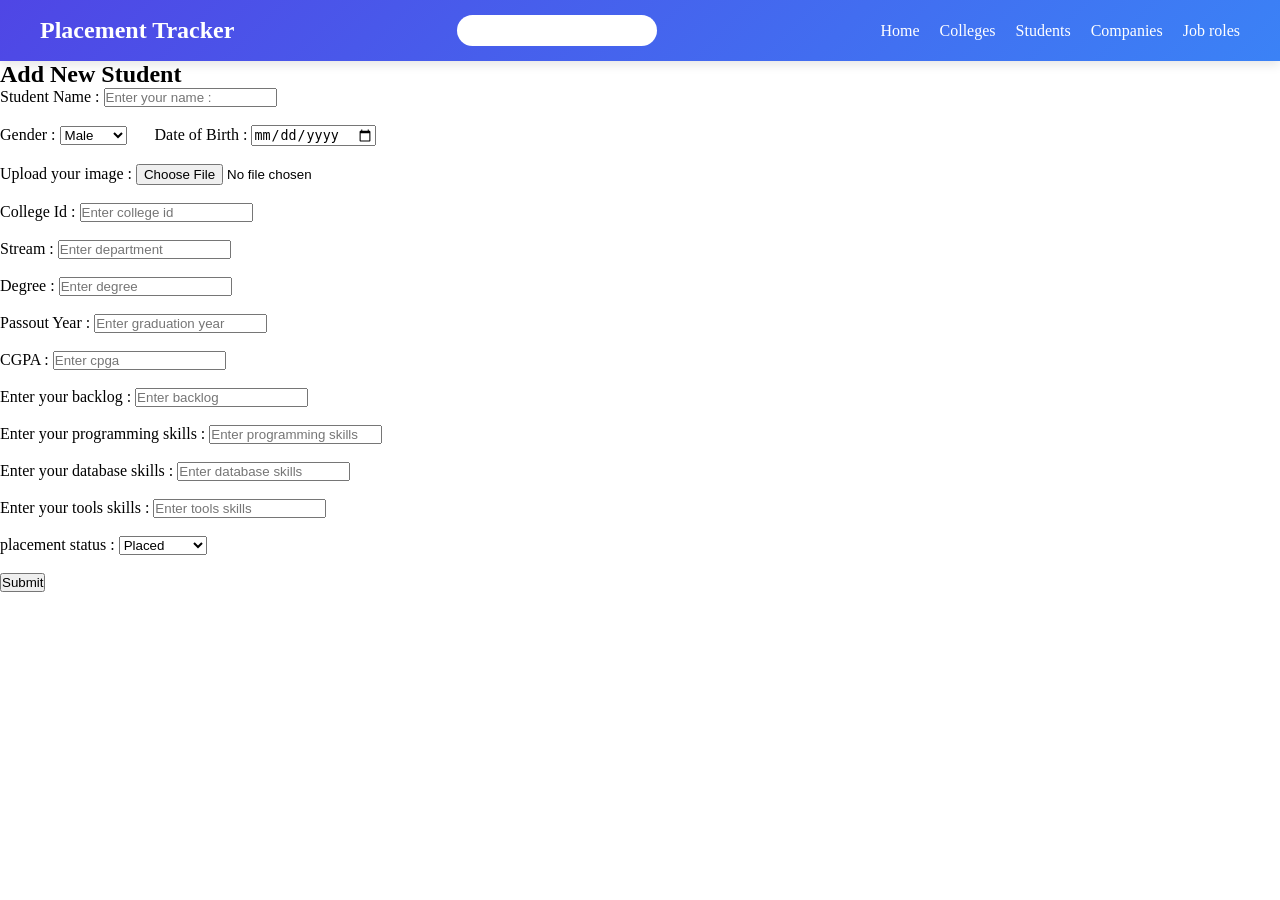
==== HTML/addStudent.html @ c95beb28 "Initial project setup" ====
<!DOCTYPE html>
<html lang="en">

<head>
    <meta charset="UTF-8">
    <meta name="viewport" content="width=device-width, initial-scale=1.0">
    <title>Add Student Page</title>
    <link rel="stylesheet" href="../CSS/header.css">
    

</head>

<body>
    <header id="header">
        <h1>Placement Tracker</h1>
        <input type="search">
        <nav id="navlinks">
        <a href="index.html">Home</a>
        <a href="college.html">Colleges</a>
        <a href="student.html">Students</a>
        <a href="services.html">Companies</a>
        <a href="services.html">Job roles</a>
        </nav>
    </header>

    <form id="studentForm">
        <h2>Add New Student</h2>
        <label for="Fullname">Student Name : </label>
        <input type="text" placeholder="Enter your name : " id="Fullname">
        <br><br>

        <label for="gender">Gender : </label>
        <select id="gender">
            <option>Male</option>
            <option>Female</option>
        </select>
        &nbsp; &nbsp; &nbsp;

        <label for="dob">Date of Birth : </label>
        <input type="date" id="dob">
        <br><br>

        <label for="profileimg">Upload your image : </label>
        <input type="file" id="profileimg">
        <br><br>

        <label for="collegeId">College Id : </label>
        <input type="text" id="collegeId" placeholder="Enter college id">
        <br><br>

        <label for="department">Stream : </label>
        <input type="text" id="department" placeholder="Enter department">
        <br><br>

        <label for="degree">Degree : </label>
        <input type="text" id="degree" placeholder="Enter degree">
        <br><br>

        <label for="passout">Passout Year : </label>
        <input type="number" id="passout" placeholder="Enter graduation year">
        <br><br>

        <label for="cgpa">CGPA : </label>
        <input type="number" id="cgpa" placeholder="Enter cpga">
        <br><br>

        <label for="backlog">Enter your backlog : </label>
        <input type="number" id="backlog" placeholder="Enter backlog">
        <br>
        <br>

        <label for="programming">Enter your programming skills : </label>
        <input type="text" id="programming" placeholder="Enter programming skills">
        <br>
        <br>
        <label for="database">Enter your database skills : </label>
        <input type="text" id="database" placeholder="Enter database skills">
        <br><br>

        <label for="tools">Enter your tools skills : </label>
        <input type="text" id="tools" placeholder="Enter tools skills">
        <br><br>

        <label for="placement_status">placement status : </label>
        <select id="placement_status">
            <option>Placed</option>
            <option>Not Placed</option>
        </select>
        <br><br>

        <button>Submit</button>
    </form>
    <script src="../JS/addStudent.js"></script>
</body>

</html>
---- CSS/header.css ----
/* Reset */
* {
    margin: 0;
    padding: 0;
    box-sizing: border-box;
}

/* Header Styling */
#header {
    display: flex;
    justify-content: space-between;
    align-items: center;
    padding: 15px 40px;
    background: linear-gradient(135deg, #4f46e5, #3b82f6);
    color: white;
    box-shadow: 0 4px 10px rgba(0,0,0,0.1);
}

/* Logo */
#header h1 {
    font-size: 24px;
    font-weight: bold;
}

/* Search Bar */
#header input {
    padding: 8px 12px;
    border-radius: 20px;
    border: none;
    outline: none;
    width: 200px;
}

/* Navbar */
#navlinks {
    display: flex;
    gap: 20px;
}

#navlinks a {
    text-decoration: none;
    color: white;
    font-weight: 500;
    position: relative;
}

/* Hover Effect */
#navlinks a::after {
    content: "";
    position: absolute;
    left: 0;
    bottom: -4px;
    width: 0%;
    height: 2px;
    background: white;
    transition: 0.3s;
}

#navlinks a:hover::after {
    width: 100%;
}
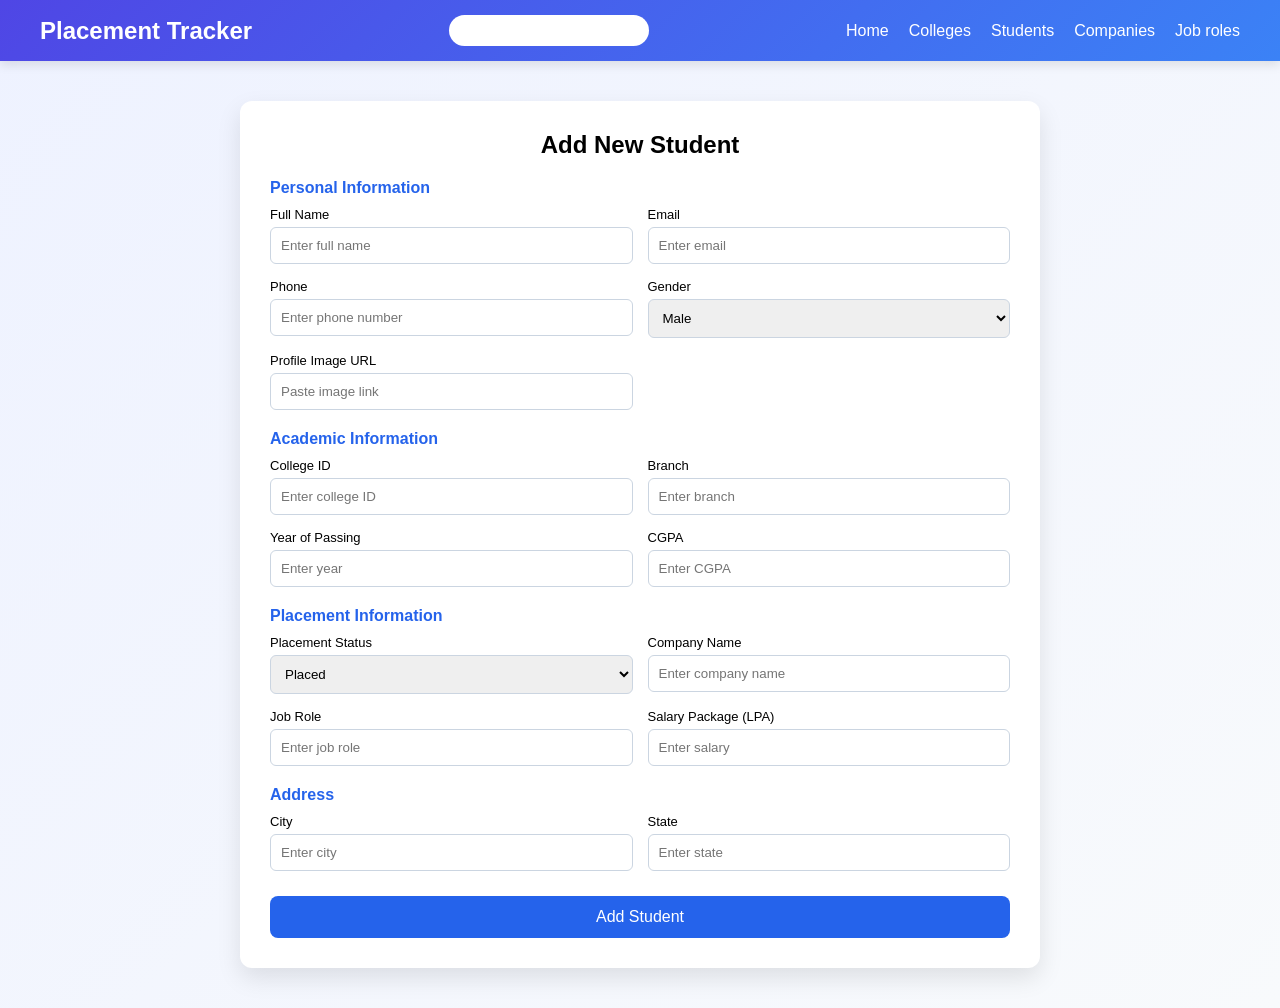
==== commit 038cedc1: "addStudent form complted" ====
--- a/HTML/addStudent.html
+++ b/HTML/addStudent.html
@@ -6,6 +6,7 @@
     <meta name="viewport" content="width=device-width, initial-scale=1.0">
     <title>Add Student Page</title>
     <link rel="stylesheet" href="../CSS/header.css">
+    <link rel="stylesheet" href="../CSS/addStudent.css">
     
 
 </head>
@@ -23,73 +24,117 @@
         </nav>
     </header>
 
-    <form id="studentForm">
-        <h2>Add New Student</h2>
-        <label for="Fullname">Student Name : </label>
-        <input type="text" placeholder="Enter your name : " id="Fullname">
-        <br><br>
+    <div class="form-container">
+    <form id="student-form">
 
-        <label for="gender">Gender : </label>
-        <select id="gender">
-            <option>Male</option>
-            <option>Female</option>
-        </select>
-        &nbsp; &nbsp; &nbsp;
+    <h2>Add New Student</h2>
 
-        <label for="dob">Date of Birth : </label>
-        <input type="date" id="dob">
-        <br><br>
+    <!-- PERSONAL INFO -->
+    <div class="section-title">Personal Information</div>
 
-        <label for="profileimg">Upload your image : </label>
-        <input type="file" id="profileimg">
-        <br><br>
+    <div class="form-grid">
+        <div class="form-group">
+            <label>Full Name</label>
+            <input type="text" placeholder="Enter full name">
+        </div>
 
-        <label for="collegeId">College Id : </label>
-        <input type="text" id="collegeId" placeholder="Enter college id">
-        <br><br>
+        <div class="form-group">
+            <label>Email</label>
+            <input type="email" placeholder="Enter email">
+        </div>
 
-        <label for="department">Stream : </label>
-        <input type="text" id="department" placeholder="Enter department">
-        <br><br>
+        <div class="form-group">
+            <label>Phone</label>
+            <input type="text" placeholder="Enter phone number">
+        </div>
 
-        <label for="degree">Degree : </label>
-        <input type="text" id="degree" placeholder="Enter degree">
-        <br><br>
+        <div class="form-group">
+            <label>Gender</label>
+            <select>
+                <option>Male</option>
+                <option>Female</option>
+            </select>
+        </div>
 
-        <label for="passout">Passout Year : </label>
-        <input type="number" id="passout" placeholder="Enter graduation year">
-        <br><br>
+        <div class="form-group">
+            <label>Profile Image URL</label>
+            <input type="text" placeholder="Paste image link">
+        </div>
+    </div>
 
-        <label for="cgpa">CGPA : </label>
-        <input type="number" id="cgpa" placeholder="Enter cpga">
-        <br><br>
+    <!-- ACADEMIC INFO -->
+    <div class="section-title">Academic Information</div>
 
-        <label for="backlog">Enter your backlog : </label>
-        <input type="number" id="backlog" placeholder="Enter backlog">
-        <br>
-        <br>
+    <div class="form-grid">
+        <div class="form-group">
+            <label>College ID</label>
+            <input type="text" placeholder="Enter college ID">
+        </div>
 
-        <label for="programming">Enter your programming skills : </label>
-        <input type="text" id="programming" placeholder="Enter programming skills">
-        <br>
-        <br>
-        <label for="database">Enter your database skills : </label>
-        <input type="text" id="database" placeholder="Enter database skills">
-        <br><br>
+        <div class="form-group">
+            <label>Branch</label>
+            <input type="text" placeholder="Enter branch">
+        </div>
 
-        <label for="tools">Enter your tools skills : </label>
-        <input type="text" id="tools" placeholder="Enter tools skills">
-        <br><br>
+        <div class="form-group">
+            <label>Year of Passing</label>
+            <input type="number" placeholder="Enter year">
+        </div>
 
-        <label for="placement_status">placement status : </label>
-        <select id="placement_status">
-            <option>Placed</option>
-            <option>Not Placed</option>
-        </select>
-        <br><br>
+        <div class="form-group">
+            <label>CGPA</label>
+            <input type="text" placeholder="Enter CGPA">
+        </div>
+    </div>
 
-        <button>Submit</button>
-    </form>
+    <!-- PLACEMENT INFO -->
+    <div class="section-title">Placement Information</div>
+
+    <div class="form-grid">
+        <div class="form-group">
+            <label>Placement Status</label>
+            <select>
+                <option>Placed</option>
+                <option>Not Placed</option>
+            </select>
+        </div>
+
+        <div class="form-group">
+            <label>Company Name</label>
+            <input type="text" placeholder="Enter company name">
+        </div>
+
+        <div class="form-group">
+            <label>Job Role</label>
+            <input type="text" placeholder="Enter job role">
+        </div>
+
+        <div class="form-group">
+            <label>Salary Package (LPA)</label>
+            <input type="text" placeholder="Enter salary">
+        </div>
+    </div>
+
+    <!-- ADDRESS -->
+    <div class="section-title">Address</div>
+
+    <div class="form-grid">
+        <div class="form-group">
+            <label>City</label>
+            <input type="text" placeholder="Enter city">
+        </div>
+
+        <div class="form-group">
+            <label>State</label>
+            <input type="text" placeholder="Enter state">
+        </div>
+    </div>
+
+    <!-- BUTTON -->
+    <button type="submit" class="submit-btn">Add Student</button>
+
+</form>
+</div>
     <script src="../JS/addStudent.js"></script>
 </body>
 
--- a/CSS/addStudent.css
+++ b/CSS/addStudent.css
@@ -0,0 +1,87 @@
+/* BACKGROUND */
+body {
+    font-family: 'Poppins', sans-serif;
+    background: linear-gradient(135deg, #eef2ff, #f8fafc);
+}
+
+/* FORM CENTER */
+.form-container {
+    display: flex;
+    justify-content: center;
+    padding: 40px 20px;
+}
+
+/* FORM BOX */
+#student-form {
+    width: 800px;
+    background: white;
+    padding: 30px;
+    border-radius: 12px;
+    box-shadow: 0 10px 25px rgba(0,0,0,0.1);
+}
+
+/* TITLE */
+#student-form h2 {
+    text-align: center;
+    margin-bottom: 20px;
+}
+
+/* SECTION TITLE */
+.section-title {
+    margin: 20px 0 10px;
+    font-weight: 600;
+    color: #2563eb;
+}
+
+/* GRID */
+.form-grid {
+    display: grid;
+    grid-template-columns: repeat(2, 1fr);
+    gap: 15px;
+}
+
+/* FORM GROUP */
+.form-group {
+    display: flex;
+    flex-direction: column;
+}
+
+/* LABEL */
+.form-group label {
+    font-size: 13px;
+    margin-bottom: 5px;
+}
+
+/* INPUT */
+.form-group input,
+.form-group select {
+    padding: 10px;
+    border-radius: 6px;
+    border: 1px solid #cbd5e1;
+    outline: none;
+    transition: 0.2s;
+}
+
+/* FOCUS */
+.form-group input:focus,
+.form-group select:focus {
+    border-color: #2563eb;
+    box-shadow: 0 0 6px rgba(37, 99, 235, 0.3);
+}
+
+/* BUTTON */
+.submit-btn {
+    width: 100%;
+    margin-top: 25px;
+    padding: 12px;
+    border: none;
+    border-radius: 8px;
+    background: #2563eb;
+    color: white;
+    font-size: 16px;
+    cursor: pointer;
+}
+
+.submit-btn:hover {
+    background: #1e40af;
+}
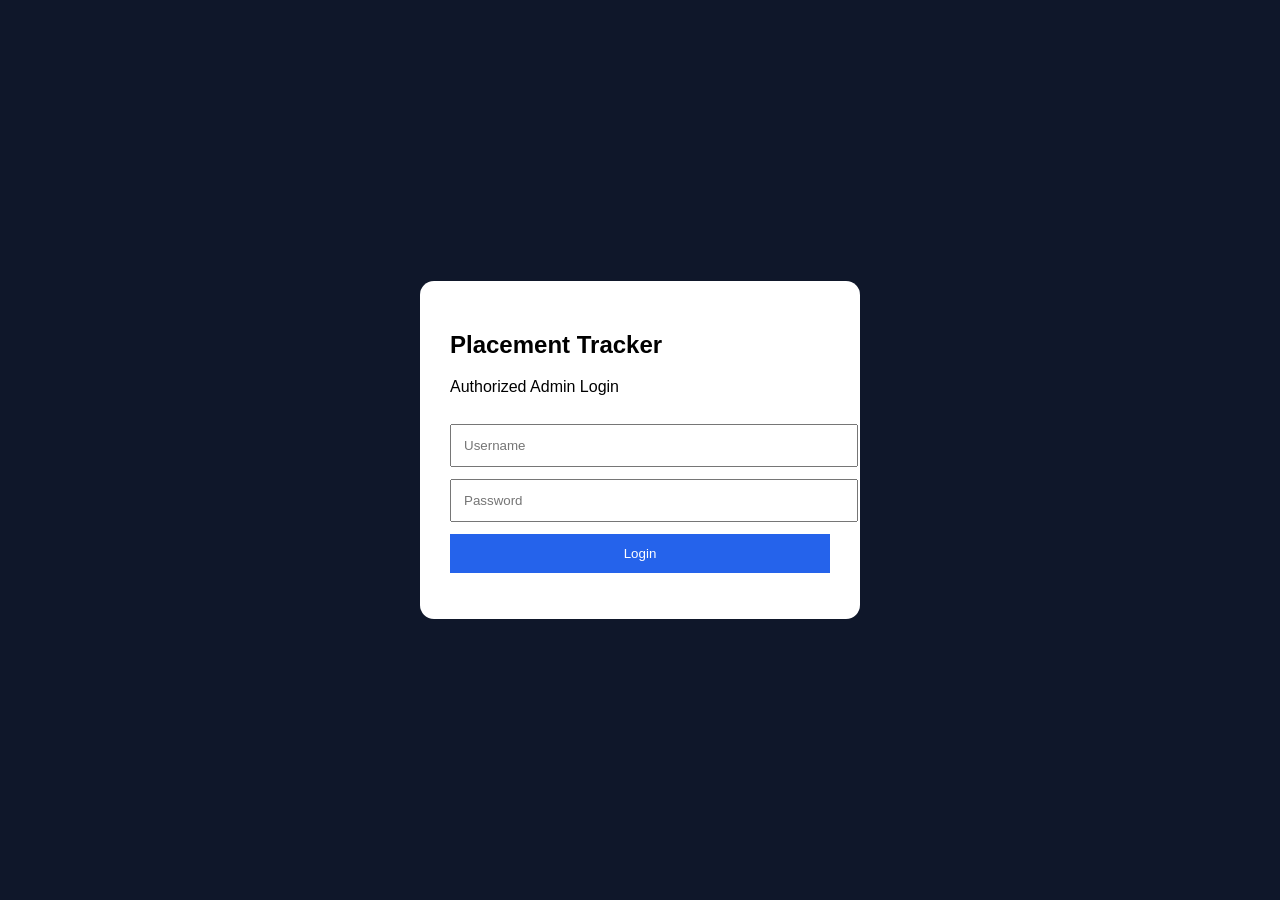
==== commit 929cf7ce: "Authentication completed" ====
--- a/HTML/addStudent.html
+++ b/HTML/addStudent.html
@@ -19,8 +19,9 @@
         <a href="index.html">Home</a>
         <a href="college.html">Colleges</a>
         <a href="student.html">Students</a>
-        <a href="services.html">Companies</a>
-        <a href="services.html">Job roles</a>
+       <a href="company.html">Companies</a>
+        <a href="jobroles.html">Job roles</a>
+        <button onclick="logout()" class="logout-btn">Logout</button>
         </nav>
     </header>
 
@@ -135,6 +136,7 @@
 
 </form>
 </div>
+<script src="../JS/auth.js"></script>
     <script src="../JS/addStudent.js"></script>
 </body>
 
--- a/CSS/header.css
+++ b/CSS/header.css
@@ -58,4 +58,12 @@
 
 #navlinks a:hover::after {
     width: 100%;
+}
+.logout-btn{
+    padding:8px 14px;
+    background:#ef4444;
+    color:white;
+    border:none;
+    border-radius:8px;
+    cursor:pointer;
 }
